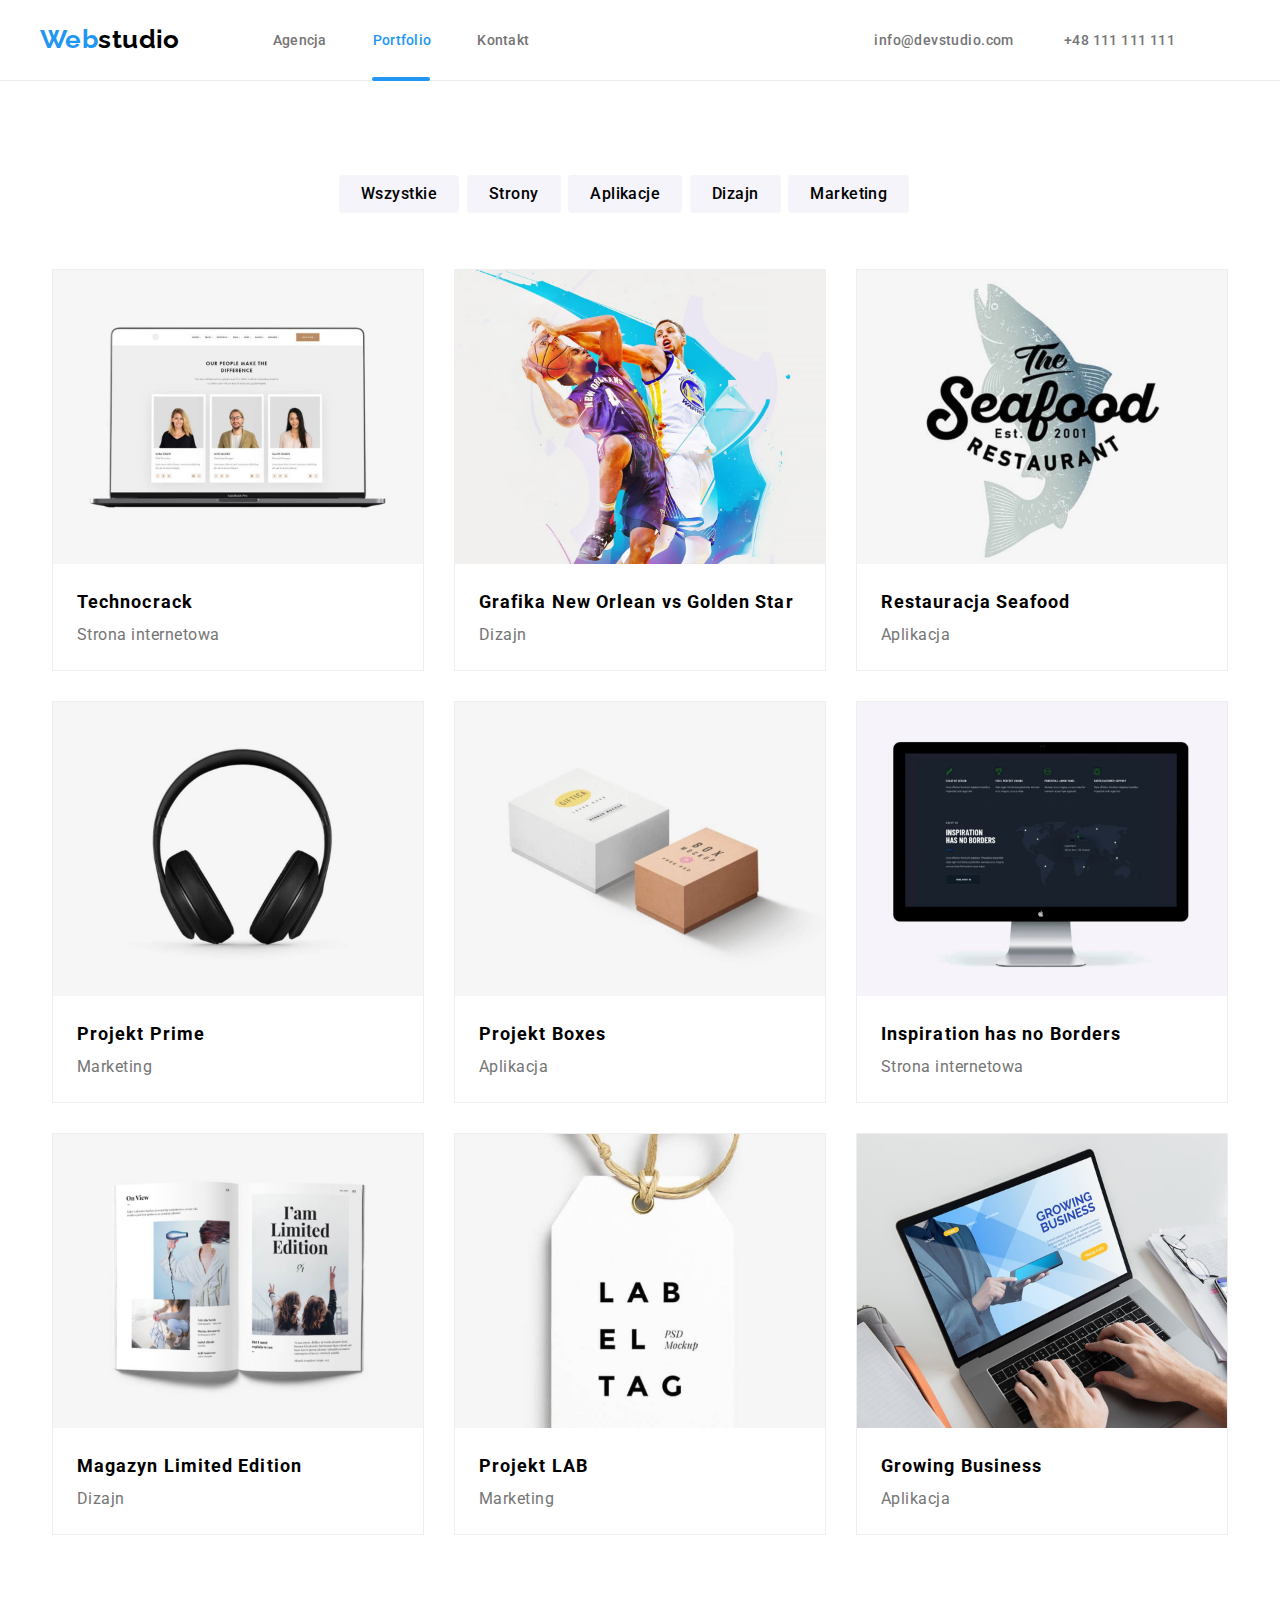
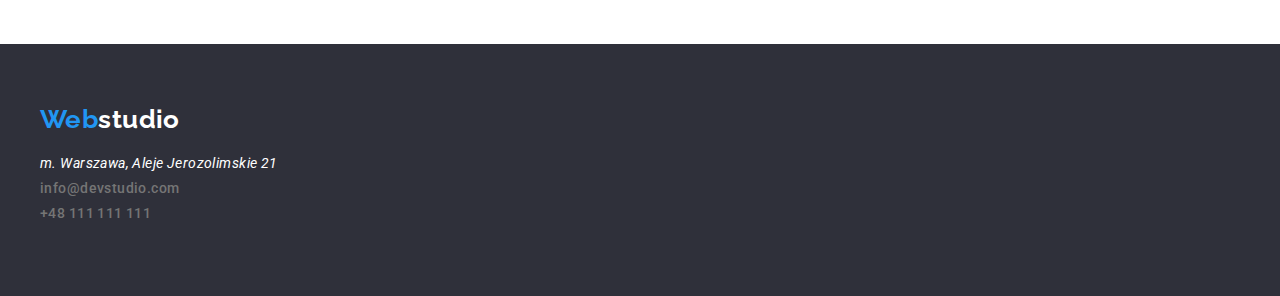
==== portfolio.html @ 5c3da80d "1" ====
<!DOCTYPE html>
<html lang="pl">
  <head>
    <meta charset="UTF-8" />
    <meta name="viewport" content="widht=device-width, initial-scale=1.0" />
    <title>Home Work 5 PORTFOLIO</title>
    <link href="css/style.css" rel="stylesheet" />
    <link rel="preconnect" href="https://fonts.googleapis.com" />
    <link rel="preconnect" href="https://fonts.gstatic.com" crossorigin />
    <link
      href="https://fonts.googleapis.com/css2?family=Raleway:wght@700&family=Roboto:ital,wght@0,400;0,500;0,900;1,700&display=swap"
      rel="stylesheet"
    />
    <link
      rel="stylesheet"
      href="https://github.com/sindresorhus/modern-normalize/blob/0c3cb3a7dcf0fb4242a8736127a1d717b704c360/modern-normalize.css"
    />
  </head>
  <body>
    <header class="header">
      <div class="container">
        <nav class="menu">
          <a href="index.html" class="logo"><span class="colorweb">Web</span>studio</a>
          <ul class="nav-list">
            <li><a href="index.html" class="link-default agency">Agencja</a></li>
            <li><a href="./portfolio.html" class="link-portfolio decor portfolio">Portfolio</a></li>
            <li><a href="index.html" class="link-default contact">Kontakt</a></li>
          </ul>
          <div class="menu">
            <a href="mailto:nfo@devstudio.com" class="link-2 email">info@devstudio.com</a>
            <a href="tel:+48111111111" class="link-2 tel">+48 111 111 111</a>
          </div>
        </nav>
      </div>
    </header>
    <section class="section container">
      <div class="buttonportfolio-set button-set">
        <main>
          <button class="buttonportfolio">
            <span>Wszystkie</span>
          </button>
          <button class="buttonportfolio">
            <span>Strony</span>
          </button>
          <button class="buttonportfolio">
            <span>Aplikacje</span>
          </button>
          <button class="buttonportfolio">
            <span>Dizajn</span>
          </button>
          <button class="buttonportfolio">
            <span>Marketing</span>
          </button>
        </main>
      </div>

      <ul class="card-portfolio container">
        <li class="item-portfolio-left">
          <div class="box img-tech">
            <div class="overlay">
              <p>
                Technocrack jest popularną platformą wykorzystywaną do rozpowszechniania
                koronawirusa. Firmy wykorzystują tę platformę do celów szpiegowskich i ataków na
                niezabezpieczone serwery konkurencji
              </p>
            </div>
          </div>
          <p class="text-picture">Technocrack</p>
          <p class="font2">Strona internetowa</p>
        </li>

        <li class="item-portfolio-center">
          <div class="box img-diz">
            <div class="overlay">
              <p>
                Technocrack jest popularną platformą wykorzystywaną do rozpowszechniania
                koronawirusa. Firmy wykorzystują tę platformę do celów szpiegowskich i ataków na
                niezabezpieczone serwery konkurencji
              </p>
            </div>
          </div>
          <p class="text-picture">Grafika New Orlean vs Golden Star</p>
          <p class="font2">Dizajn</p>
        </li>
        <li class="item-portfolio-right">
          <div class="box img-ap">
            <div class="overlay">
              <p>
                Technocrack jest popularną platformą wykorzystywaną do rozpowszechniania
                koronawirusa. Firmy wykorzystują tę platformę do celów szpiegowskich i ataków na
                niezabezpieczone serwery konkurencji
              </p>
            </div>
          </div>
          <p class="text-picture">Restauracja Seafood</p>
          <p class="font2">Aplikacja</p>
        </li>
      </ul>
      <ul class="card-portfolio">
        <li class="item-portfolio-left">
          <div class="box img-prime">
            <div class="overlay">
              <p>
                Technocrack jest popularną platformą wykorzystywaną do rozpowszechniania
                koronawirusa. Firmy wykorzystują tę platformę do celów szpiegowskich i ataków na
                niezabezpieczone serwery konkurencji
              </p>
            </div>
          </div>
          <p class="text-picture">Projekt Prime</p>
          <p class="font2">Marketing</p>
        </li>
        <li class="item-portfolio-center">
          <div class="box img-pro">
            <div class="overlay">
              <p>
                Technocrack jest popularną platformą wykorzystywaną do rozpowszechniania
                koronawirusa. Firmy wykorzystują tę platformę do celów szpiegowskich i ataków na
                niezabezpieczone serwery konkurencji
              </p>
            </div>
          </div>
          <p class="text-picture">Projekt Boxes</p>
          <p class="font2">Aplikacja</p>
        </li>
        <li class="item-portfolio-right">
          <div class="box img-insp">
            <div class="overlay">
              <p>
                Technocrack jest popularną platformą wykorzystywaną do rozpowszechniania
                koronawirusa. Firmy wykorzystują tę platformę do celów szpiegowskich i ataków na
                niezabezpieczone serwery konkurencji
              </p>
            </div>
          </div>
          <p class="text-picture">Inspiration has no Borders</p>
          <p class="font2">Strona internetowa</p>
        </li>
      </ul>

      <ul class="card-portfolio">
        <li class="item-portfolio-left">
          <div class="box img-mag">
            <div class="overlay">
              <p>
                Technocrack jest popularną platformą wykorzystywaną do rozpowszechniania
                koronawirusa. Firmy wykorzystują tę platformę do celów szpiegowskich i ataków na
                niezabezpieczone serwery konkurencji
              </p>
            </div>
          </div>
          <p class="text-picture">Magazyn Limited Edition</p>
          <p class="font2">Dizajn</p>
        </li>
        <li class="item-portfolio-center">
          <div class="box img-lab">
            <div class="overlay">
              <p>
                Technocrack jest popularną platformą wykorzystywaną do rozpowszechniania
                koronawirusa. Firmy wykorzystują tę platformę do celów szpiegowskich i ataków na
                niezabezpieczone serwery konkurencji
              </p>
            </div>
          </div>
          <p class="text-picture">Projekt LAB</p>
          <p class="font2">Marketing</p>
        </li>
        <li class="item-portfolio-right">
          <div class="box img-gro">
            <div class="overlay">
              <p>
                Technocrack jest popularną platformą wykorzystywaną do rozpowszechniania
                koronawirusa. Firmy wykorzystują tę platformę do celów szpiegowskich i ataków na
                niezabezpieczone serwery konkurencji
              </p>
            </div>
          </div>
          <p class="text-picture">Growing Business</p>
          <p class="font2">Aplikacja</p>
        </li>
      </ul>
    </section>
    <footer class="section-footer">
      <div class="container">
        <ul class="position-ul-footer">
          <li>
            <a href="index.html" class="logo-footer"><span class="colorweb">Web</span>studio </a>
          </li>
          <li class="address-position"><address>m. Warszawa, Aleje Jerozolimskie 21</address></li>
          <li class="address-email">
            <a href="mailto:nfo@devstudio.com" class="nodecor link-2">info@devstudio.com</a>
          </li>
          <li class="address-email">
            <a href="tel:+48111111111" class="nodecor link-2">+48 111 111 111</a>
          </li>
        </ul>
      </div>
    </footer>
  </body>
</html>
---- css/style.css ----
:root {
  --blackhawk: #000000;
  --blackho: #212121;
  --kamikaze: #2196f3;
  --grayhey: #757575;
  --whitehihi: #ffffff;
  --shark: #2f303a;
  --buttonwhite: #f5f4fa;
  --gray-background: #e5e5e5;
  --whatitis: #f5f4fa;
  --border: #eeeeee;
  --border-header: #ececec;
  --social: #afb1b8;
}

body {
  font-family: 'Roboto', 'Raleway', sans-serif;
  color: var(--grayhey);
  font-size: 14px;
  letter-spacing: 0.03em;
}

* {
  margin: 0;
  padding: 0;
}

.container {
  width: 1200px;
  margin: 0 auto;
}

h1 {
  font-weight: 900;
  font-size: 44px;
  line-height: 60px;
  letter-spacing: 0.06em;
}

h3 {
  color: var(--blackho);
  font-weight: 700;
  font-size: 36px;
  text-align: center;
  margin-bottom: 50px;
}

li {
  list-style-type: none;
}

.header {
  align-items: center;
  width: 100%;
  height: 80px;
  justify-content: center;
  background: var(--whitehihi);
  border-bottom: 1px solid var(--border-header);
}

.webstudio {
  margin-top: 24px;
  margin-bottom: 25px;
  margin-top: 24px;
}

.position-h3-2 {
  padding-top: 94px;
  padding-bottom: 50px;
  background-color: var(--whatitis);
}

.container2 {
  padding-top: 200px;
  text-align: center;
}

.gray-box {
  width: 1600px;
  height: 600px;
  border-radius: 0px;
  background-color: var(--shark);
  color: var(--whitehihi);
}

.button {
  width: 200px;
  height: 50px;
  color: var(--whitehihi);
  font-weight: 700;
  font-family: Roboto;
  font-size: 16px;
  letter-spacing: 0.06em;
  text-align: center;
  border: none;
  background: var(--kamikaze);
  box-shadow: 0px 4px 4px rgba(0, 0, 0, 0.15);
  border-radius: 4px;
  cursor: pointer;
  border: none;
  border-style: none;
}

.position-button {
  padding-top: 30px;
  padding-left: 700px;
  padding-right: 700px;
}

.link-agency {
  color: var(--blackhaw);
  font-weight: 500;
}

.link-default {
  color: var(--blackhaw);
  font-weight: 500;
}

.link-agency::after {
  content: '';
  display: block;
  width: 53px;
  height: 4px;
  left: 93px;
  top: 47px;
  background: #2196f3;
  border-radius: 2px;
  position: absolute;
}

.link-portfolio::after {
  content: '';
  display: block;
  width: 58px;
  height: 4px;
  left: 192px;
  top: 45px;
  background: #2196f3;
  border-radius: 2px;
  position: absolute;
}

.link-2 {
  color: var(--grayhey);
  font-weight: 500;
}

.link-2:hover {
  color: var(--kamikaze);
  transition: 0.5s;
}

.link-2:hover,
.link-2:focus,
.link:focus,
.link:hover,
.fill:hover {
  color: var(--kamikaze);
  transition: 0.5s;
}

a {
  text-decoration: none;
}

.decor {
  color: var(--kamikaze);
}

.logo {
  font-family: 'Raleway';
  font-style: normal;
  font-weight: 700;
  font-size: 26px;
  line-height: 1.193;
  text-decoration: none;
  color: var(--blackhawk);
}

.logo-footer {
  font-family: 'Raleway';
  font-style: normal;
  font-weight: 700;
  font-size: 26px;
  line-height: 1.193;
  text-decoration: none;
  color: var(--whitehihi);
}

.section-footer {
  background-color: var(--shark);
  color: var(--whitehihi);
  height: 252px;
}

.position-li {
  width: 200px;
  height: 100px;
}

.position-lorem {
  padding-top: 10px;
  width: 270px;
  height: 75px;
  line-height: 24px;
  color: var(--grayhey);
}

.lorem-ipsum {
  font-weight: 700;
  line-height: 16px;
  letter-spacing: 0.03em;
  text-align: left;
  color: var(--blackho);
}

.colorweb {
  color: var(--kamikaze);
}

.buttonportfolio {
  padding: 6px 22px;
  margin-left: 4px;
  background: var(--buttonwhite);
  cursor: pointer;
  font-family: Roboto;
  font-size: 16px;
  font-weight: 500;
  line-height: 26px;
  letter-spacing: 0.03em;
  text-align: center;
  border-radius: 4px;
  border: none;
}

.buttonportfolio-set {
  margin-left: 295px;
  margin-right: 318px;
  margin-bottom: 41px;
}
.buttonportfolio:hover {
  background-color: var(--kamikaze);
  color: var(--buttonwhite);
  transition: 0.5s;
}

.text-picture {
  font-family: 'Roboto';
  font-style: normal;
  font-weight: 500;
  font-size: 16px;
  line-height: 19px;
  color: var(--blackhawk);
  margin-left: 24px;
  margin-top: 20px;
  margin-right: 24px;
}

p[class='text-picture'] {
  font-family: Roboto;
  font-size: 18px;
  font-weight: 700;
  line-height: 36px;
  letter-spacing: 0.06em;
  text-align: left;
}

.font2 {
  font-family: Roboto;
  font-size: 16px;
  font-weight: 400;
  line-height: 30px;
  letter-spacing: 0.03em;
  text-align: left;
  margin-left: 24px;
  margin-right: 24px;
  margin-bottom: 20px;
}

.four-boxes {
  background-color: var(--whitehihi);
  padding-top: 80px;
}

.location-lorem-ipsum {
  display: flex;
  list-style: none;
}

.location-what-we-do {
  display: flex;
  list-style: none;
  background-color: var(--whitehihi);
}

.location-our-team {
  display: flex;
  background-color: var(--whatitis);
}

.background {
  background-color: var(--whatitis);
}

.margin-lorem-ipsum {
  margin: 15px;
  position: relative;
}

.photo-box {
  margin: 15px;
  background: var(--whitehihi);
  box-shadow: 0px 1px 3px rgba(0, 0, 0, 0.12), 0px 1px 1px rgba(0, 0, 0, 0.14),
    0px 2px 1px rgba(0, 0, 0, 0.2);
  border-radius: 0px 0px 4px 4px;
}

.positon-text-photo {
  text-align: center;
  background-color: var(--whitehihi);
  padding-top: 30px;
  padding-bottom: 30px;
}

.position-ul-footer {
  padding-top: 60px;
}

.address-position {
  padding-top: 20px;
}

.address-email {
  padding-top: 9px;
}

.no-activ {
  color: var(--blackho);
}

.card-portfolio {
  display: flex;
  list-style: none;
  justify-content: center;
}

.item-portfolio-left {
  margin-right: 15px;
  margin-top: 15px;
  margin-bottom: 15px;
  border: 1px solid var(--border);
}

.item-portfolio-right {
  margin-left: 15px;
  margin-top: 15px;
  margin-bottom: 15px;
  border: 1px solid var(--border);
}

.item-portfolio-center {
  margin: 15px;
  border: 1px solid var(--border);
}
.section {
  padding: 94px 0;
}

.header {
  display: flex;
}

.nav-list {
  display: flex;
  position: relative;
  font-size: 14px;
  font-weight: 500;
  line-height: 16px;
  letter-spacing: 0.02em;
}

.menu {
  display: flex;
  align-items: center;
}

.agency {
  margin-left: 93px;
}

.portfolio,
.contact {
  padding-left: 46px;
}

.email {
  padding-left: 345px;
}

.tel {
  padding-left: 50px;
}

.icon-header {
  display: flex;
  align-items: center;
  justify-content: center;
}

.icon-header-spacing {
  margin-right: 10px;
}

.fill {
  fill: var(--grayhey);
}

.fill-social {
  fill: var(--whitehihi);
}

.fill:hover,
.fill-social:hover {
  fill: var(--kamikaze);
  transition: 0.5s;
}

.four-boxes-lorem-ipsum {
  padding-top: 30px;
}

.social {
  margin-top: 16px;
  margin-right: 5px;
  margin-left: 5px;
}

.foto-graybox {
  background-image: url('../images/img.png');
}

.border-box {
  width: 170px;
  height: 92px;
  border: 1px solid var(--social);
  border-radius: 4px;
  margin-left: 15px;
  margin-right: 15px;
}
.border-box:hover {
  border-color: var(--kamikaze);
  transition: 0.5s;
}

.box-social {
  width: 44px;
  height: 44px;
  border-radius: 50%;
  fill: var(--social);
}

.box-socials {
  display: flex;
  justify-content: center;
  align-items: center;
  gap: 10px;
  margin-bottom: 30px;
}

.box-social:hover {
  background-color: var(--kamikaze);
  fill: var(--whitehihi);
  cursor: pointer;
  transition: 0.5s;
}

.location-social-footer {
  display: flex;
  list-style: none;
}

.location-join-us {
  margin-top: 75px;
  margin-left: 70px;
}

.join-us {
  font-family: Roboto;
  font-size: 14px;
  font-weight: 700;
  line-height: 16px;
  letter-spacing: 0.03em;
  text-align: left;
  margin-bottom: 20px;
}

.background-social-icon {
  background: rgba(255, 255, 255, 0.1);
  margin-left: 5px;
  margin-right: 5px;
}

.background-social-none-left {
  background: rgba(255, 255, 255, 0.1);
  margin-right: 5px;
}

.italics {
  font-style: normal;
  font-size: 14px;
  line-height: 24px;
  letter-spacing: 0.03em;
}

.thumb-hat-we-do {
  display: flex;
  justify-content: center;
  margin: auto;
}

.box-label {
  position: absolute;
  height: 70px;
  width: 370px;
  margin-top: 224px;
  background: rgba(47, 48, 58, 0.8);
}

.label {
  position: absolute;
  font-weight: 700;
  font-size: 14px;
  line-height: 1.142857143;
  text-align: center;
  letter-spacing: 0.03em;
  text-transform: uppercase;
  padding: 27px 0px;
  bottom: 0;
  width: 100%;
  background: rgba(47, 48, 58, 0.8);
  color: var(--whitehihi);
}

.box {
  background-size: contain;
  width: 370px;
  height: 294px;
  margin-left: auto;
  margin-right: auto;
  overflow: hidden;
}

.img-tech {
  background-image: url('../images/portfolio_img9.jpg');
}

.img-diz {
  background-image: url('../images/portfolio_img1.jpg');
}

.img-ap {
  background-image: url('../images/portfolio_img2.jpg');
}

.img-prime {
  background-image: url('../images/portfolio_img3.jpg');
}

.img-pro {
  background-image: url('../images/portfolio_img4.jpg');
}

.img-insp {
  background-image: url('../images/portfolio_img5.jpg');
}

.img-mag {
  background-image: url('../images/portfolio_img6.jpg');
}

.img-lab {
  background-image: url('../images/portfolio_img7.jpg');
}

.img-gro {
  background-image: url('../images/portfolio_img8.jpg');
}
.overlay {
  width: 100%;
  height: 100%;
  transform: translatey(100%);
  transition: cubic-bezier(0.4, 0, 0.2, 1) 250ms;
  background: rgba(33, 150, 243, 0.9);
}

.overlay p {
  color: var(--whitehihi);
  padding-left: 24px;
  padding-top: 49px;
  padding-right: 46px;
  padding-bottom: 49px;
  font-family: Roboto;
  font-size: 18px;
  font-weight: 400;
  line-height: 28px;
  letter-spacing: 0.03em;
  text-align: left;
}

.item-portfolio-center:hover,
.item-portfolio-left:hover,
.item-portfolio-right:hover {
  border: 1px solid #eeeeee;
  box-shadow: 0px 1px 1px rgba(0, 0, 0, 0.12), 0px 4px 4px rgba(0, 0, 0, 0.06),
    1px 4px 6px rgba(0, 0, 0, 0.16);
}

.box:hover .overlay {
  transform: translate(0);
}

.backdrop {
  position: fixed;
  left: 0;
  top: 0;
  width: 100%;
  height: 100%;
  background: rgba(0, 0, 0, 0.3);
  transition: linear 500ms;
}

.modal {
  position: absolute;
  height: 528px;
  width: 581px;
  border-radius: 4px;
  background-color: var(--whitehihi);
  top: 50%;
  left: 50%;
  transform: translate(-50%, -50%);
  box-shadow: 0px 1px 3px rgba(0, 0, 0, 0.12), 0px 1px 1px rgba(0, 0, 0, 0.14),
    0px 2px 1px rgba(0, 0, 0, 0.2);
}

.close {
  position: absolute;
  width: 30px;
  height: 30px;
  background: #ffffff;
  border: var(--whitehihi);
  right: 8px;
  top: 8px;
  cursor: pointer;
}

.is-hidden {
  opacity: 0;
  visibility: hidden;
  pointer-events: none;
  transition: linear 500ms;
}
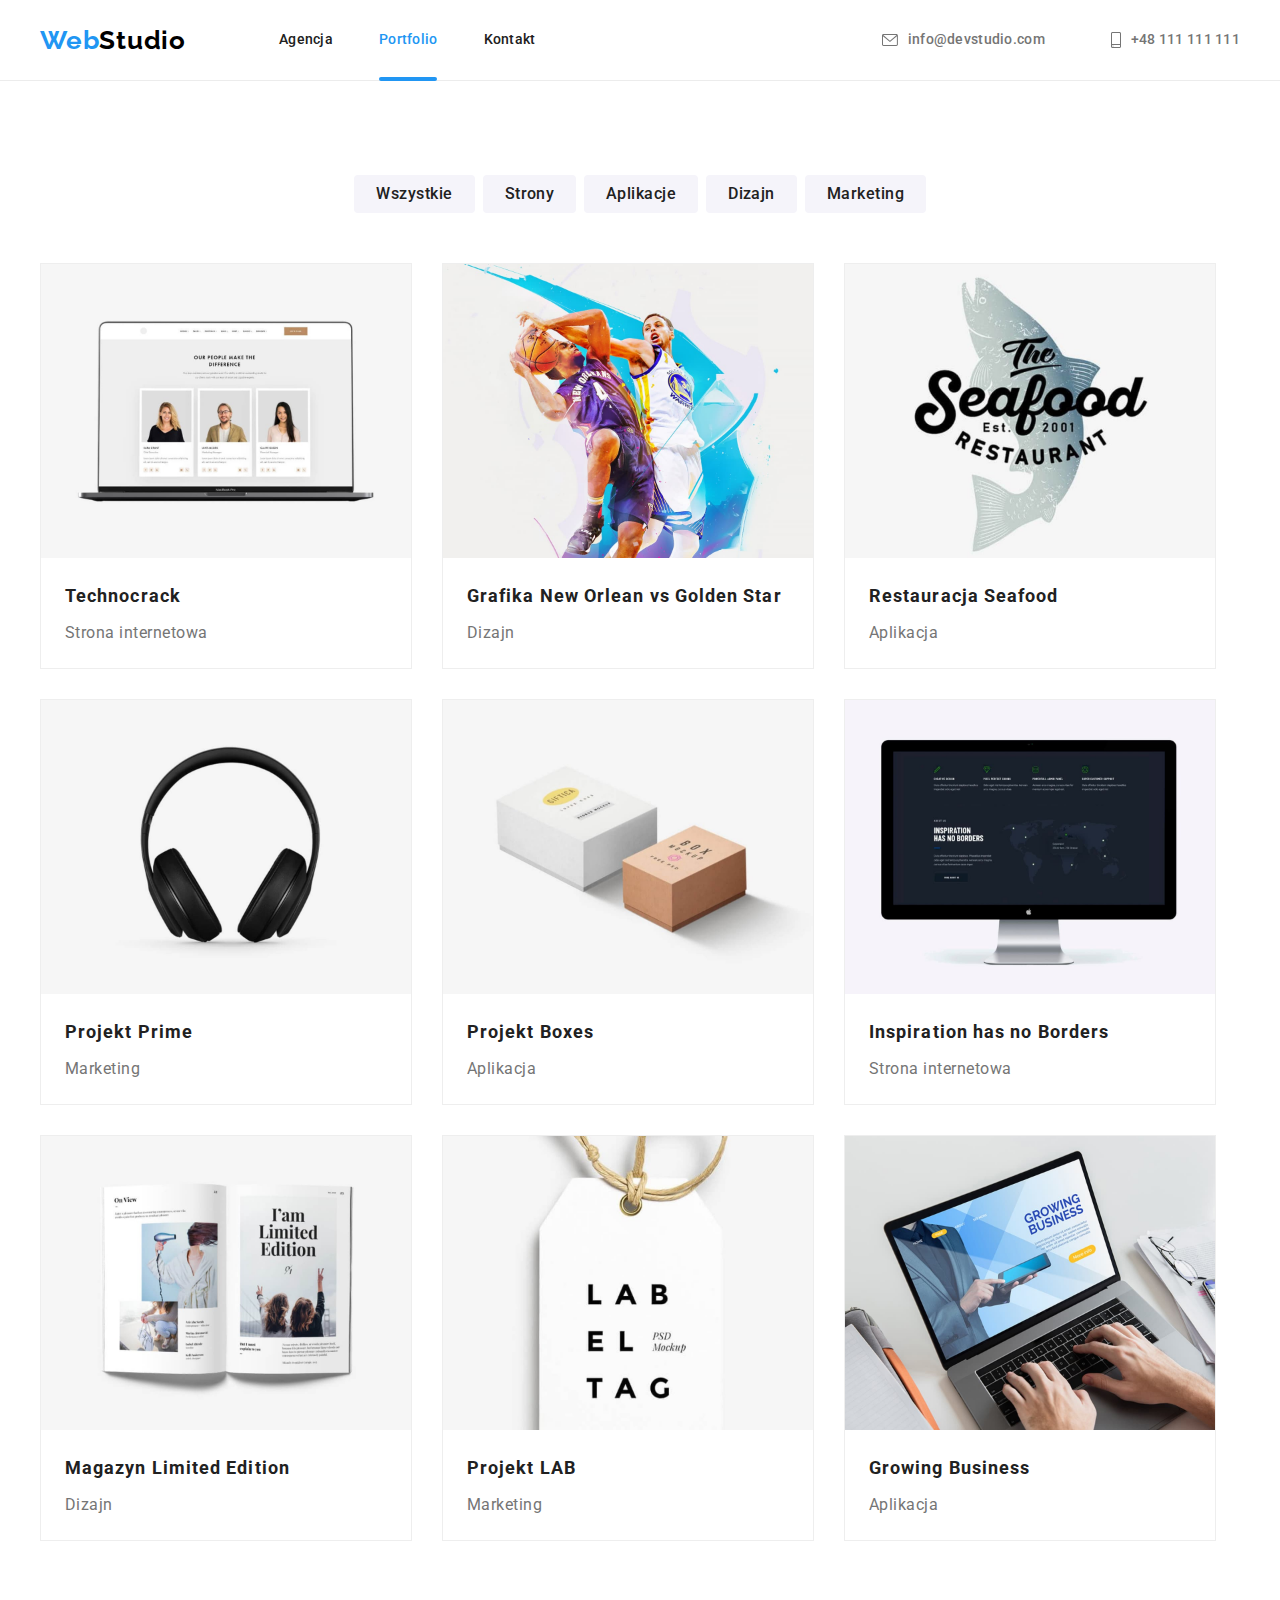
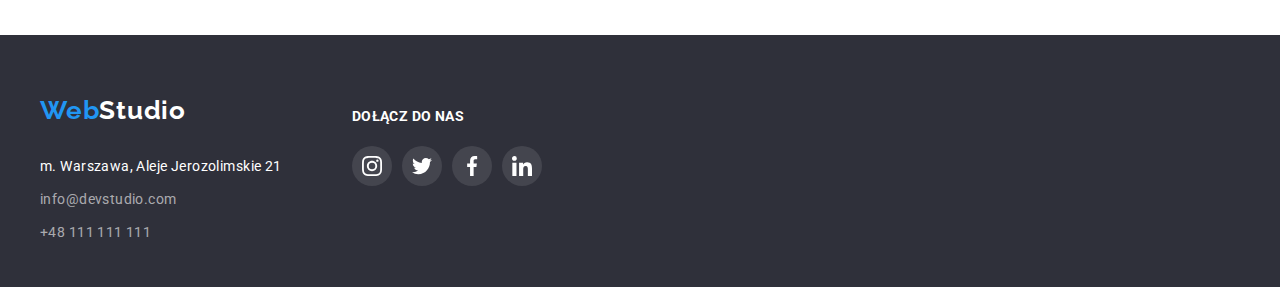
==== commit 077a8dca: "1" ====
--- a/portfolio.html
+++ b/portfolio.html
@@ -3,197 +3,279 @@
   <head>
     <meta charset="UTF-8" />
     <meta name="viewport" content="widht=device-width, initial-scale=1.0" />
-    <title>Home Work 5 PORTFOLIO</title>
-    <link href="css/style.css" rel="stylesheet" />
+    <title>Studio</title>
+    <link rel="stylesheet" href="./css/modern-normalize.css" />
+    <link rel="stylesheet" href="./css/styles.css" />
     <link rel="preconnect" href="https://fonts.googleapis.com" />
     <link rel="preconnect" href="https://fonts.gstatic.com" crossorigin />
     <link
       href="https://fonts.googleapis.com/css2?family=Raleway:wght@700&family=Roboto:ital,wght@0,400;0,500;0,900;1,700&display=swap"
       rel="stylesheet"
     />
-    <link
-      rel="stylesheet"
-      href="https://github.com/sindresorhus/modern-normalize/blob/0c3cb3a7dcf0fb4242a8736127a1d717b704c360/modern-normalize.css"
-    />
   </head>
   <body>
-    <header class="header">
-      <div class="container">
-        <nav class="menu">
-          <a href="index.html" class="logo"><span class="colorweb">Web</span>studio</a>
-          <ul class="nav-list">
-            <li><a href="index.html" class="link-default agency">Agencja</a></li>
-            <li><a href="./portfolio.html" class="link-portfolio decor portfolio">Portfolio</a></li>
-            <li><a href="index.html" class="link-default contact">Kontakt</a></li>
+    <!--  -->
+    <!-- H E A D E R -->
+    <!--  -->
+    <header class="border-bottom">
+      <div class="container flex">
+        <div class="header--center">
+          <a href="index.html" class="logo"><span class="logo--color">Web</span>Studio</a>
+          <nav class="header--center">
+            <ul class="menu">
+              <li>
+                <a href="index.html" class="menu__item">Agencja </a>
+              </li>
+              <li>
+                <a href="portfolio.html" class="menu__item menu__item--active blue-line-portfolio"
+                  >Portfolio</a
+                >
+              </li>
+              <li><a href="/" class="menu__item">Kontakt</a></li>
+            </ul>
+          </nav>
+        </div>
+        <div>
+          <ul class="menu flex menu--gap">
+            <li>
+              <a href="mailto:info@devstudio.com" class="menu__contact menu--color">
+                <svg class="svg">
+                  <use href="./images/icons.svg#icon-envelope"></use>
+                </svg>
+                <span>info@devstudio.com</span>
+              </a>
+            </li>
+            <li>
+              <a
+                href="tel:+48111111111"
+                class="menu__contact menu__contact--padding-tel menu--color"
+              >
+                <svg class="svg2">
+                  <use href="./images/icons.svg#icon-smartphone"></use>
+                </svg>
+                <span>+48 111 111 111</span>
+              </a>
+            </li>
           </ul>
-          <div class="menu">
-            <a href="mailto:nfo@devstudio.com" class="link-2 email">info@devstudio.com</a>
-            <a href="tel:+48111111111" class="link-2 tel">+48 111 111 111</a>
-          </div>
-        </nav>
+        </div>
       </div>
     </header>
-    <section class="section container">
-      <div class="buttonportfolio-set button-set">
-        <main>
-          <button class="buttonportfolio">
-            <span>Wszystkie</span>
-          </button>
-          <button class="buttonportfolio">
-            <span>Strony</span>
-          </button>
-          <button class="buttonportfolio">
-            <span>Aplikacje</span>
-          </button>
-          <button class="buttonportfolio">
-            <span>Dizajn</span>
-          </button>
-          <button class="buttonportfolio">
-            <span>Marketing</span>
-          </button>
-        </main>
-      </div>
-
-      <ul class="card-portfolio container">
-        <li class="item-portfolio-left">
-          <div class="box img-tech">
-            <div class="overlay">
-              <p>
-                Technocrack jest popularną platformą wykorzystywaną do rozpowszechniania
-                koronawirusa. Firmy wykorzystują tę platformę do celów szpiegowskich i ataków na
-                niezabezpieczone serwery konkurencji
-              </p>
+    <main>
+      <!--  -->
+      <!-- B U T T O N S  -->
+      <!--  -->
+      <section>
+        <ul class="button-grups">
+          <li class="btn">
+            <button type="button" class="btn__all btn--theme">Wszystkie</button>
+          </li>
+          <li class="btn">
+            <button type="button" class="btn__sites btn--theme">Strony</button>
+          </li>
+          <li class="btn">
+            <button type="button" class="btn__apps btn--theme">Aplikacje</button>
+          </li>
+          <li class="btn">
+            <button type="button" class="btn-design btn--theme">Dizajn</button>
+          </li>
+          <li class="btn">
+            <button type="button" class="btn-marketing btn--theme">Marketing</button>
+          </li>
+        </ul>
+      </section>
+      <!--  -->
+      <!-- P I C T U R E S  -->
+      <!--  -->
+      <section>
+        <div class="container">
+          <ul class="card-set">
+            <li class="pictures">
+              <div class="box img-tech">
+                <div class="overlay">
+                  <p>
+                    Technocrack jest popularną platformą wykorzystywaną do
+                    rozpowszechniania koronawirusa. Firmy wykorzystują tę platformę do
+                    celów szpiegowskich i ataków na niezabezpieczone serwery konkurencji
+                  </p>
+                </div>
+              </div>
+              <p class="pictures--heading">Technocrack</p>
+              <p class="pictrures--summary">Strona internetowa</p>
+            </li>
+
+            <li class="pictures">
+              <div class="box img-diz">
+                <div class="overlay">
+                  <p>
+                    Technocrack jest popularną platformą wykorzystywaną do
+                    rozpowszechniania koronawirusa. Firmy wykorzystują tę platformę do
+                    celów szpiegowskich i ataków na niezabezpieczone serwery konkurencji
+                  </p>
+                </div>
+              </div>
+              <p class="pictures--heading">Grafika New Orlean vs Golden Star</p>
+              <p class="pictrures--summary">Dizajn</p>
+            </li>
+            <li class="pictures">
+              <div class="box img-ap">
+                <div class="overlay">
+                  <p>
+                    Technocrack jest popularną platformą wykorzystywaną do
+                    rozpowszechniania koronawirusa. Firmy wykorzystują tę platformę do
+                    celów szpiegowskich i ataków na niezabezpieczone serwery konkurencji
+                  </p>
+                </div>
+              </div>
+              <p class="pictures--heading">Restauracja Seafood</p>
+              <p class="pictrures--summary">Aplikacja</p>
+            </li>
+            <li class="pictures">
+              <div class="box img-prime">
+                <div class="overlay">
+                  <p>
+                    Technocrack jest popularną platformą wykorzystywaną do
+                    rozpowszechniania koronawirusa. Firmy wykorzystują tę platformę do
+                    celów szpiegowskich i ataków na niezabezpieczone serwery konkurencji
+                  </p>
+                </div>
+              </div>
+              <p class="pictures--heading">Projekt Prime</p>
+              <p class="pictrures--summary">Marketing</p>
+            </li>
+            <li class="pictures">
+              <div class="box img-pro">
+                <div class="overlay">
+                  <p>
+                    Technocrack jest popularną platformą wykorzystywaną do
+                    rozpowszechniania koronawirusa. Firmy wykorzystują tę platformę do
+                    celów szpiegowskich i ataków na niezabezpieczone serwery konkurencji
+                  </p>
+                </div>
+              </div>
+              <p class="pictures--heading">Projekt Boxes</p>
+              <p class="pictrures--summary">Aplikacja</p>
+            </li>
+            <li class="pictures">
+              <div class="box img-insp">
+                <div class="overlay">
+                  <p>
+                    Technocrack jest popularną platformą wykorzystywaną do
+                    rozpowszechniania koronawirusa. Firmy wykorzystują tę platformę do
+                    celów szpiegowskich i ataków na niezabezpieczone serwery konkurencji
+                  </p>
+                </div>
+              </div>
+              <p class="pictures--heading">Inspiration has no Borders</p>
+              <p class="pictrures--summary">Strona internetowa</p>
+            </li>
+            <li class="pictures">
+              <div class="box img-mag">
+                <div class="overlay">
+                  <p>
+                    Technocrack jest popularną platformą wykorzystywaną do
+                    rozpowszechniania koronawirusa. Firmy wykorzystują tę platformę do
+                    celów szpiegowskich i ataków na niezabezpieczone serwery konkurencji
+                  </p>
+                </div>
+              </div>
+              <p class="pictures--heading">Magazyn Limited Edition</p>
+              <p class="pictrures--summary">Dizajn</p>
+            </li>
+            <li class="pictures">
+              <div class="box img-lab">
+                <div class="overlay">
+                  <p>
+                    Technocrack jest popularną platformą wykorzystywaną do
+                    rozpowszechniania koronawirusa. Firmy wykorzystują tę platformę do
+                    celów szpiegowskich i ataków na niezabezpieczone serwery konkurencji
+                  </p>
+                </div>
+              </div>
+              <p class="pictures--heading">Projekt LAB</p>
+              <p class="pictrures--summary">Marketing</p>
+            </li>
+            <li class="pictures">
+              <div class="box img-gro">
+                <div class="overlay">
+                  <p>
+                    Technocrack jest popularną platformą wykorzystywaną do
+                    rozpowszechniania koronawirusa. Firmy wykorzystują tę platformę do
+                    celów szpiegowskich i ataków na niezabezpieczone serwery konkurencji
+                  </p>
+                </div>
+              </div>
+              <p class="pictures--heading">Growing Business</p>
+              <p class="pictrures--summary">Aplikacja</p>
+            </li>
+          </ul>
+        </div>
+      </section>
+    </main>
+    <!--  -->
+    <!-- F O O T E R  -->
+    <!--  -->
+    <footer>
+      <div class="footer--background">
+        <div class="container">
+          <div class="footer-flex">
+            <div>
+              <div>
+                <a href="index.html" class="logo logo--flex">
+                  <span class="logo--color">Web</span>
+                  <span class="logo--color-footer">Studio</span>
+                </a>
+              </div>
+
+              <address>
+                <ul class="address">
+                  <li class="address__item address__item--color">
+                    m. Warszawa, Aleje Jerozolimskie 21
+                  </li>
+                  <li class="address__item">
+                    <a href="mailto:nfo@devstudio.com" class="address__item--contact">
+                      info@devstudio.com
+                    </a>
+                  </li>
+                  <li class="address__item">
+                    <a href="tel:+48111111111" class="address__item--contact"
+                      >+48 111 111 111
+                    </a>
+                  </li>
+                </ul>
+              </address>
+            </div>
+            <div class="join-us-margin">
+              <div>
+                <span class="join-us">DOŁĄCZ DO NAS</span>
+                <div class="social-icon--footer">
+                  <div class="social-icon--circle--footer">
+                    <svg class="size-social-icon">
+                      <use href="./images/icons.svg#icon-insta"></use>
+                    </svg>
+                  </div>
+
+                  <div class="social-icon--circle--footer">
+                    <svg class="size-social-icon">
+                      <use href="./images/icons.svg#icon-tweet"></use>
+                    </svg>
+                  </div>
+
+                  <div class="social-icon--circle--footer">
+                    <svg class="size-social-icon">
+                      <use href="./images/icons.svg#icon-face"></use>
+                    </svg>
+                  </div>
+
+                  <div class="social-icon--circle--footer">
+                    <svg class="size-social-icon">
+                      <use href="./images/icons.svg#icon-linke"></use>
+                    </svg>
+                  </div>
+                </div>
+              </div>
             </div>
           </div>
-          <p class="text-picture">Technocrack</p>
-          <p class="font2">Strona internetowa</p>
-        </li>
-
-        <li class="item-portfolio-center">
-          <div class="box img-diz">
-            <div class="overlay">
-              <p>
-                Technocrack jest popularną platformą wykorzystywaną do rozpowszechniania
-                koronawirusa. Firmy wykorzystują tę platformę do celów szpiegowskich i ataków na
-                niezabezpieczone serwery konkurencji
-              </p>
-            </div>
-          </div>
-          <p class="text-picture">Grafika New Orlean vs Golden Star</p>
-          <p class="font2">Dizajn</p>
-        </li>
-        <li class="item-portfolio-right">
-          <div class="box img-ap">
-            <div class="overlay">
-              <p>
-                Technocrack jest popularną platformą wykorzystywaną do rozpowszechniania
-                koronawirusa. Firmy wykorzystują tę platformę do celów szpiegowskich i ataków na
-                niezabezpieczone serwery konkurencji
-              </p>
-            </div>
-          </div>
-          <p class="text-picture">Restauracja Seafood</p>
-          <p class="font2">Aplikacja</p>
-        </li>
-      </ul>
-      <ul class="card-portfolio">
-        <li class="item-portfolio-left">
-          <div class="box img-prime">
-            <div class="overlay">
-              <p>
-                Technocrack jest popularną platformą wykorzystywaną do rozpowszechniania
-                koronawirusa. Firmy wykorzystują tę platformę do celów szpiegowskich i ataków na
-                niezabezpieczone serwery konkurencji
-              </p>
-            </div>
-          </div>
-          <p class="text-picture">Projekt Prime</p>
-          <p class="font2">Marketing</p>
-        </li>
-        <li class="item-portfolio-center">
-          <div class="box img-pro">
-            <div class="overlay">
-              <p>
-                Technocrack jest popularną platformą wykorzystywaną do rozpowszechniania
-                koronawirusa. Firmy wykorzystują tę platformę do celów szpiegowskich i ataków na
-                niezabezpieczone serwery konkurencji
-              </p>
-            </div>
-          </div>
-          <p class="text-picture">Projekt Boxes</p>
-          <p class="font2">Aplikacja</p>
-        </li>
-        <li class="item-portfolio-right">
-          <div class="box img-insp">
-            <div class="overlay">
-              <p>
-                Technocrack jest popularną platformą wykorzystywaną do rozpowszechniania
-                koronawirusa. Firmy wykorzystują tę platformę do celów szpiegowskich i ataków na
-                niezabezpieczone serwery konkurencji
-              </p>
-            </div>
-          </div>
-          <p class="text-picture">Inspiration has no Borders</p>
-          <p class="font2">Strona internetowa</p>
-        </li>
-      </ul>
-
-      <ul class="card-portfolio">
-        <li class="item-portfolio-left">
-          <div class="box img-mag">
-            <div class="overlay">
-              <p>
-                Technocrack jest popularną platformą wykorzystywaną do rozpowszechniania
-                koronawirusa. Firmy wykorzystują tę platformę do celów szpiegowskich i ataków na
-                niezabezpieczone serwery konkurencji
-              </p>
-            </div>
-          </div>
-          <p class="text-picture">Magazyn Limited Edition</p>
-          <p class="font2">Dizajn</p>
-        </li>
-        <li class="item-portfolio-center">
-          <div class="box img-lab">
-            <div class="overlay">
-              <p>
-                Technocrack jest popularną platformą wykorzystywaną do rozpowszechniania
-                koronawirusa. Firmy wykorzystują tę platformę do celów szpiegowskich i ataków na
-                niezabezpieczone serwery konkurencji
-              </p>
-            </div>
-          </div>
-          <p class="text-picture">Projekt LAB</p>
-          <p class="font2">Marketing</p>
-        </li>
-        <li class="item-portfolio-right">
-          <div class="box img-gro">
-            <div class="overlay">
-              <p>
-                Technocrack jest popularną platformą wykorzystywaną do rozpowszechniania
-                koronawirusa. Firmy wykorzystują tę platformę do celów szpiegowskich i ataków na
-                niezabezpieczone serwery konkurencji
-              </p>
-            </div>
-          </div>
-          <p class="text-picture">Growing Business</p>
-          <p class="font2">Aplikacja</p>
-        </li>
-      </ul>
-    </section>
-    <footer class="section-footer">
-      <div class="container">
-        <ul class="position-ul-footer">
-          <li>
-            <a href="index.html" class="logo-footer"><span class="colorweb">Web</span>studio </a>
-          </li>
-          <li class="address-position"><address>m. Warszawa, Aleje Jerozolimskie 21</address></li>
-          <li class="address-email">
-            <a href="mailto:nfo@devstudio.com" class="nodecor link-2">info@devstudio.com</a>
-          </li>
-          <li class="address-email">
-            <a href="tel:+48111111111" class="nodecor link-2">+48 111 111 111</a>
-          </li>
-        </ul>
+        </div>
       </div>
     </footer>
   </body>
--- a/css/styles.css
+++ b/css/styles.css
@@ -0,0 +1,723 @@
+:root {
+  --white: #ffffff;
+  --black: #000000;
+  --black-second: #212121;
+  --gray-second: #2f303a;
+  --gray-footer: rgba(255, 255, 255, 0.6);
+  --gray: #757575;
+  --button-color: #f5f4fa;
+  --color-team: #f5f4fa;
+  --blue: #2196f3;
+}
+
+* {
+  padding: 0;
+  margin: 0;
+}
+
+h2 {
+  margin: 0;
+  margin-bottom: 50px;
+}
+
+h3 {
+  margin-top: 30px;
+  margin-bottom: 10px;
+}
+
+figure {
+  margin-block-start: 0;
+  margin-block-end: 0;
+  margin-inline-start: 0;
+  margin-inline-end: 0;
+}
+
+ul {
+  margin-block-start: 0;
+  margin-block-end: 0;
+  margin-inline-start: 0;
+  margin-inline-end: 0;
+  padding-inline-start: 0;
+}
+
+.svg {
+  width: 16px;
+  height: 12px;
+  margin-right: 10px;
+  fill: var(--gray);
+}
+
+.svg2 {
+  width: 10px;
+  height: 16px;
+  margin-right: 10px;
+  fill: var(--gray);
+}
+
+.menu--color:hover svg {
+  fill: var(--blue);
+  color: var(--blue);
+}
+
+.flex {
+  display: flex;
+  height: 80px;
+  align-items: center;
+  justify-content: space-between;
+}
+
+.container {
+  width: 1200px;
+  margin: 0 auto;
+  position: relative;
+  z-index: 1;
+}
+
+.header--center {
+  display: flex;
+  align-items: center;
+}
+
+.border-bottom {
+  border-bottom: 1px solid #ececec;
+}
+
+body {
+  font-family: 'Roboto';
+  font-style: normal;
+  letter-spacing: 0.03em;
+  color: var(--gray);
+}
+
+.section--padding-top {
+  padding-top: 94px;
+}
+
+.section--padding-bottom {
+  padding-bottom: 94px;
+}
+
+.article,
+.heading__image,
+.our-team__person,
+.address,
+.btn,
+.pictures {
+  list-style: none;
+}
+
+.logo {
+  text-decoration: none;
+  font-family: 'Raleway';
+  font-size: 26px;
+  line-height: 1.19;
+  font-weight: 700;
+  letter-spacing: 0.03em;
+  color: var(--black);
+  padding-right: 47px;
+}
+
+.logo--color {
+  color: var(--blue);
+}
+
+.menu {
+  display: flex;
+  list-style: none;
+  font-weight: 500;
+  font-size: 14px;
+  line-height: 1.14;
+  letter-spacing: 0.02em;
+}
+
+.menu--gap {
+  gap: 16px;
+}
+
+.right {
+  display: flex;
+  justify-content: flex-end;
+  align-content: center;
+}
+.menu__item {
+  margin-left: 46px;
+  text-decoration: none;
+  list-style: none;
+  color: var(--black-second);
+}
+
+.menu__item--active {
+  color: var(--blue);
+}
+
+.blue-line-agency::after {
+  content: '';
+  display: block;
+  width: 53px;
+  height: 4px;
+  margin-left: 46px;
+  margin-top: 29px;
+  background: #2196f3;
+  border-radius: 2px;
+  position: absolute;
+}
+
+.blue-line-portfolio::after {
+  content: '';
+  display: block;
+  width: 58px;
+  height: 4px;
+  margin-left: 46px;
+  margin-top: 29px;
+  background: #2196f3;
+  border-radius: 2px;
+  position: absolute;
+}
+
+.menu__contact {
+  text-decoration: none;
+  list-style: none;
+  color: var(--gray);
+  display: flex;
+  align-items: center;
+}
+
+.menu__contact--padding-tel {
+  margin-left: 50px;
+}
+
+.menu__item:hover,
+.menu__item:focus,
+.menu__contact:hover,
+.menu__contact:focus {
+  color: var(--blue);
+}
+
+.wallpaper {
+  background: var(--gray-second);
+  text-align: center;
+  height: 600px;
+}
+
+.image {
+  background-image: url('../images/img.png');
+  background-position: center;
+  background-repeat: no-repeat;
+  height: 600px;
+  max-width: 1600px;
+  margin: 0 auto;
+  position: relative;
+}
+
+.wallpaper__heading {
+  font-size: 44px;
+  font-weight: 900;
+  line-height: 1.36;
+  letter-spacing: 0.06em;
+  color: var(--white);
+  text-align: center;
+  padding-top: 200px;
+  padding-bottom: 30px;
+}
+
+.image::after {
+  content: '';
+  width: 100%;
+  height: 600px;
+  background: rgba(47, 48, 58, 0.4);
+  display: flex;
+  position: absolute;
+  top: 0;
+}
+
+.button__item {
+  background: var(--blue);
+  box-shadow: 0px 4px 4px rgba(0, 0, 0, 0.15);
+  border-radius: 4px;
+  cursor: pointer;
+  height: 50px;
+  width: 200px;
+  left: 700px;
+  font-size: 16px;
+  font-weight: 700;
+  line-height: 1.86;
+  letter-spacing: 0.06em;
+  color: var(--white);
+}
+
+.button__item:focus,
+.button__item:hover {
+  background: var(--button-color);
+  color: var(--blue);
+}
+
+.article--flex {
+  display: flex;
+  gap: 30px;
+}
+
+.size-group {
+  width: 270px;
+  height: 120px;
+}
+.article__heading {
+  font-size: 14px;
+  line-height: 1.14;
+  letter-spacing: 0.03em;
+  color: var(--black-second);
+}
+
+.article__summary {
+  font-size: 14px;
+  font-weight: 400;
+  line-height: 1.71;
+  letter-spacing: 0.03em;
+  color: var(--gray);
+}
+
+.heading {
+  font-size: 36px;
+  font-weight: 700;
+  line-height: 1.16;
+  letter-spacing: 0.03em;
+  color: var(--black-second);
+  text-align: center;
+}
+
+.images-flex {
+  display: flex;
+  justify-content: space-between;
+}
+
+.out-team--background {
+  background: var(--color-team);
+}
+
+.our-team {
+  font-size: 36px;
+  font-weight: 700;
+  line-height: 1.16;
+  letter-spacing: 0.03em;
+  color: var(--black-second);
+  text-align: center;
+}
+
+.our-team__border {
+  background: var(--white);
+  box-shadow: 0px 1px 3px rgba(0, 0, 0, 0.12), 0px 1px 1px rgba(0, 0, 0, 0.14),
+    0px 2px 1px rgba(0, 0, 0, 0.2);
+  border-radius: 0px 0px 4px 4px;
+  text-align: center;
+}
+
+.our-team__person {
+  gap: 30px;
+}
+.our-team__person--name {
+  font-weight: 500;
+  font-size: 16px;
+  line-height: 1.18;
+  letter-spacing: 0.03em;
+  color: var(--black-second);
+}
+
+.our-team__person--specialization {
+  color: var(--gray);
+  font-weight: 400;
+  margin-bottom: 16px;
+}
+.social-icon {
+  display: flex;
+  justify-content: center;
+  align-items: center;
+  gap: 10px;
+  margin-bottom: 30px;
+}
+
+.social-icon--circle {
+  display: flex;
+  align-items: center;
+  justify-content: center;
+  fill: #afb1b8;
+  border-radius: 50%;
+  width: 40px;
+  height: 40px;
+  background-color: var(--white);
+}
+
+.footer-color {
+  fill: var(--white);
+}
+
+.social-icon--circle:hover {
+  background-color: var(--blue);
+  cursor: pointer;
+  fill: var(--white);
+  transition: cubic-bezier(0.4, 0, 0.2, 1) 250ms;
+}
+.size-social-icon {
+  width: 20px;
+  height: 20px;
+}
+
+.our-clients {
+  display: flex;
+  align-items: center;
+  justify-content: space-between;
+  fill: #afb1b8;
+  gap: 30px;
+  margin-bottom: 94px;
+}
+
+.our-clients-border {
+  height: 92px;
+  width: 170px;
+  border: 1px solid #afb1b8;
+  border-radius: 4px;
+}
+
+.our-clients-border:hover,
+.our-clients-border:focus {
+  fill: var(--blue);
+  border-color: var(--blue);
+  transition: cubic-bezier(0.4, 0, 0.2, 1) 250ms;
+  cursor: pointer;
+}
+
+.social-icon--footer {
+  display: flex;
+  gap: 10px;
+  margin-top: 20px;
+}
+
+.social-icon--circle--footer {
+  display: flex;
+  align-items: center;
+  justify-content: center;
+  fill: var(--white);
+  border-radius: 50%;
+  width: 40px;
+  height: 40px;
+  background: rgba(255, 255, 255, 0.1);
+}
+
+.join-us-margin {
+  margin-top: 12px;
+}
+
+.join-us {
+  font-family: 'Roboto';
+  font-style: normal;
+  font-weight: 700;
+  font-size: 14px;
+  line-height: 16px;
+  letter-spacing: 0.03em;
+  text-transform: uppercase;
+  color: #ffffff;
+}
+
+.social-icon--circle--footer:hover {
+  fill: var(--white);
+  background: var(--blue);
+  transition: cubic-bezier(0.4, 0, 0.2, 1) 250ms;
+  cursor: pointer;
+}
+.footer-flex {
+  display: flex;
+  padding-top: 60px;
+  gap: 70px;
+}
+
+.footer--background {
+  background-color: var(--gray-second);
+  height: 252px;
+}
+
+.address--padding {
+  padding-top: 60px;
+}
+
+.logo--color-footer {
+  color: var(--white);
+}
+.logo--flex {
+  display: flex;
+}
+.address {
+  margin-top: 20px;
+}
+
+.address-footer {
+  margin-top: 60px;
+}
+
+.address__item {
+  font-size: 14px;
+  font-weight: 400;
+  line-height: 1.71;
+  letter-spacing: 0.03em;
+  color: var(--gray-footer);
+  font-style: normal;
+  padding-top: 9px;
+}
+
+.address__item--color {
+  color: var(--white);
+}
+.address__item--contact {
+  text-decoration: none;
+  color: var(--gray-footer);
+  font-style: normal;
+}
+
+.address__item:hover,
+.address__item:focus,
+.address__item--contact:hover,
+.address__item--contact:focus {
+  color: var(--white);
+}
+
+.button-grups {
+  display: flex;
+  justify-content: center;
+  gap: 8px;
+  margin-top: 94px;
+}
+
+.btn--theme {
+  border-radius: 4px;
+  background-color: var(--button-color);
+  color: var(--black-second);
+  font-size: 16px;
+  font-weight: 500;
+  line-height: 1.63;
+  letter-spacing: 0.03em;
+  text-align: center;
+  border: none;
+}
+
+.btn__all {
+  width: 121px;
+  height: 38px;
+}
+
+.btn__sites {
+  width: 93px;
+  height: 38px;
+}
+
+.btn__apps {
+  width: 114px;
+  height: 38px;
+}
+
+.btn-design {
+  width: 91px;
+  height: 38px;
+}
+.btn-marketing {
+  width: 121px;
+  height: 38px;
+}
+.btn__all:hover,
+.btn__all:focus,
+.btn__sites:hover,
+.btn__sites:focus,
+.btn__apps:hover,
+.btn__apps:focus,
+.btn-design:hover,
+.btn-design:focus,
+.btn-marketing:hover,
+.btn-marketing:focus {
+  background-color: var(--blue);
+  color: var(--white);
+  cursor: pointer;
+  box-shadow: 0px 3px 1px rgba(0, 0, 0, 0.1), 0px 1px 2px rgba(0, 0, 0, 0.08),
+    0px 2px 2px rgba(0, 0, 0, 0.12);
+  border-radius: 4px;
+}
+
+.pictures {
+  background: #ffffff;
+  border: 1px solid #eeeeee;
+  position: relative;
+}
+
+.pictures:hover,
+.pictures:focus {
+  background: #ffffff;
+  border: 1px solid #eeeeee;
+  box-shadow: 0px 1px 1px rgba(0, 0, 0, 0.12), 0px 4px 4px rgba(0, 0, 0, 0.06),
+    1px 4px 6px rgba(0, 0, 0, 0.16);
+}
+
+.pictures--heading {
+  padding-top: 20px;
+  padding-bottom: 4px;
+  padding-left: 24px;
+  font-size: 18px;
+  font-weight: 700;
+  line-height: 2;
+  letter-spacing: 0.06em;
+  color: var(--black-second);
+}
+
+.pictrures--summary {
+  padding-left: 24px;
+  padding-bottom: 20px;
+  font-size: 16px;
+  font-weight: 400;
+  line-height: 1.88;
+  letter-spacing: 0.03em;
+  color: var(--gray);
+}
+
+.card-set {
+  margin-top: 50px;
+  margin-bottom: 94px;
+  display: flex;
+  flex-wrap: wrap;
+  gap: 30px;
+}
+
+.overlay-text {
+  font-family: 'Roboto';
+  font-style: normal;
+  font-weight: 400;
+  font-size: 18px;
+  line-height: 28px;
+  color: #ffffff;
+  padding-left: 25px;
+  padding-right: 45px;
+  padding-top: 49px;
+  padding-bottom: 49px;
+}
+
+.box {
+  background-size: contain;
+  width: 370px;
+  height: 294px;
+  margin-left: auto;
+  margin-right: auto;
+  overflow: hidden;
+}
+
+.img-tech {
+  background-image: url('../images/portfolio_img9.jpg');
+}
+.img-diz {
+  background-image: url('../images/portfolio_img1.jpg');
+}
+
+.img-ap {
+  background-image: url('../images/portfolio_img2.jpg');
+}
+
+.img-prime {
+  background-image: url('../images/portfolio_img3.jpg');
+}
+
+.img-pro {
+  background-image: url('../images/portfolio_img4.jpg');
+}
+
+.img-insp {
+  background-image: url('../images/portfolio_img5.jpg');
+}
+
+.img-mag {
+  background-image: url('../images/portfolio_img6.jpg');
+}
+
+.img-lab {
+  background-image: url('../images/portfolio_img7.jpg');
+}
+
+.img-gro {
+  background-image: url('../images/portfolio_img8.jpg');
+}
+
+.overlay {
+  width: 100%;
+  height: 100%;
+  transform: translatey(100%);
+  transition: cubic-bezier(0.4, 0, 0.2, 1) 250ms;
+  background: rgba(33, 150, 243, 0.9);
+}
+
+.box:hover .overlay {
+  transform: translate(0);
+}
+
+.overlay p {
+  color: var(--white);
+  padding-left: 24px;
+  padding-top: 49px;
+  padding-right: 46px;
+  padding-bottom: 49px;
+  font-family: Roboto;
+  font-size: 18px;
+  font-weight: 400;
+  line-height: 28px;
+  letter-spacing: 0.03em;
+  text-align: left;
+}
+
+.backdrop {
+  position: fixed;
+  left: 0;
+  top: 0;
+  width: 100%;
+  height: 100%;
+  background: rgba(0, 0, 0, 0.3);
+  transition: cubic-bezier(0.4, 0, 0.2, 1) 250ms;
+  z-index: 2;
+}
+
+.modal {
+  position: absolute;
+  z-index: 0;
+  width: 528px;
+  height: 581px;
+  border-radius: 4px;
+  background-color: var(--white);
+  top: 50%;
+  left: 50%;
+  transform: translate(-50%, -50%);
+  box-shadow: 0px 1px 3px rgba(0, 0, 0, 0.12), 0px 1px 1px rgba(0, 0, 0, 0.14),
+    0px 2px 1px rgba(0, 0, 0, 0.2);
+}
+
+.close {
+  position: absolute;
+  height: 18px;
+  width: 18px;
+  cursor: pointer;
+}
+
+.border-close {
+  margin-left: 490px;
+  margin-top: 8px;
+  width: 30px;
+  height: 30px;
+  background: #ffffff;
+  border: 1px solid rgba(0, 0, 0, 0.1);
+  border-radius: 50%;
+  display: flex;
+  align-items: center;
+  justify-content: center;
+}
+
+.border-close:hover,
+.border-close:focus {
+  fill: var(--blue);
+  border-color: var(--blue);
+  transition: cubic-bezier(0.4, 0, 0.2, 1) 250ms;
+}
+
+.is-hidden {
+  opacity: 0;
+  visibility: hidden;
+  pointer-events: none;
+  transition: cubic-bezier(0.4, 0, 0.2, 1) 250ms;
+}
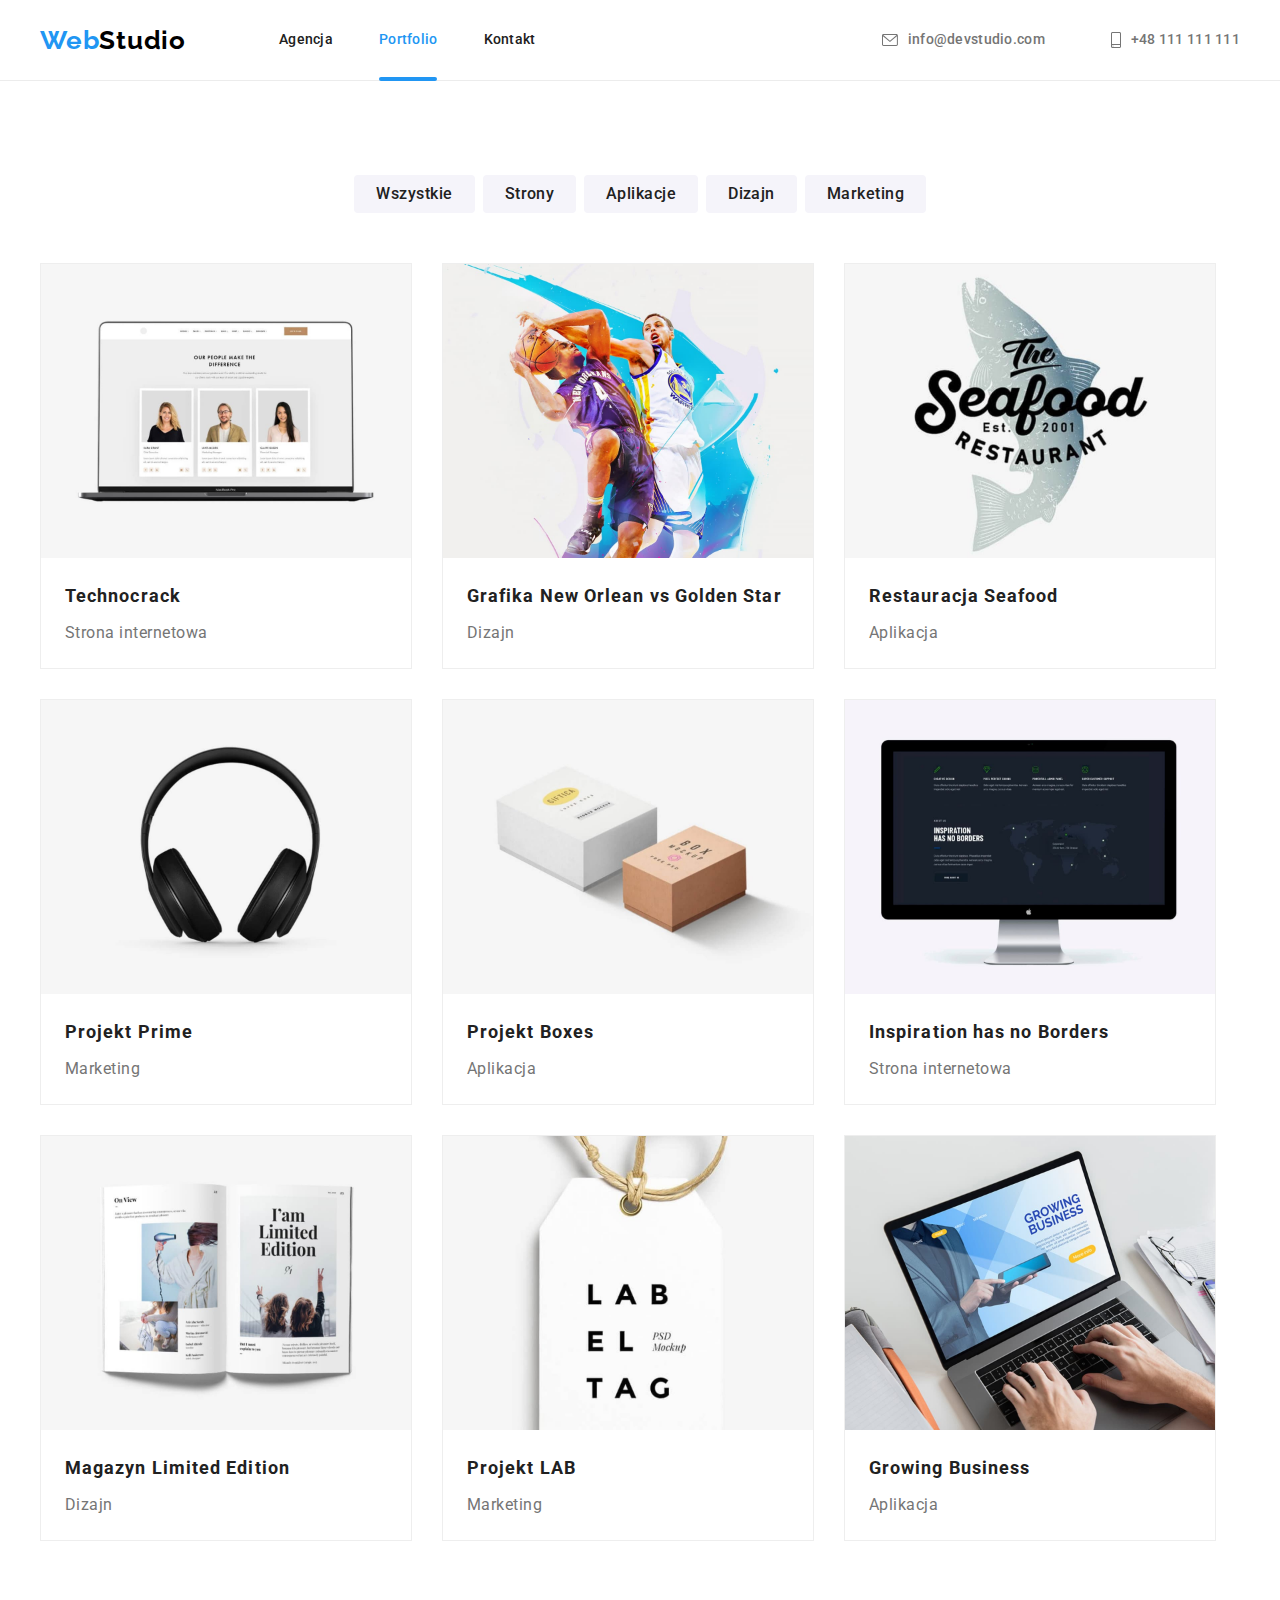
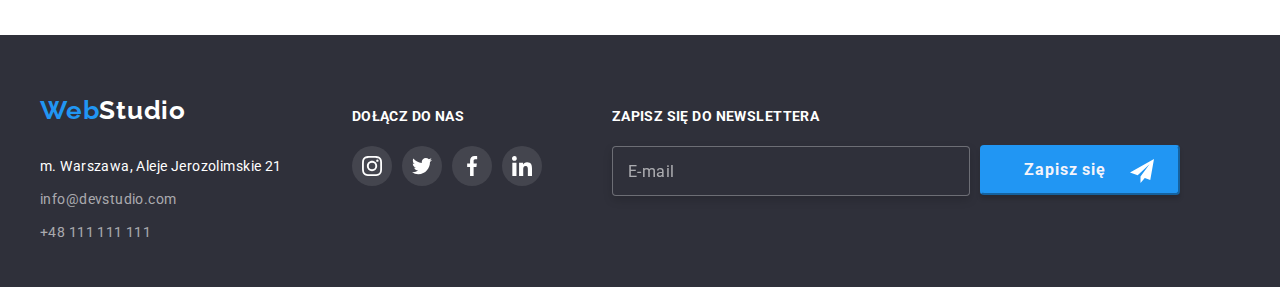
==== commit 6e04cf76: "1" ====
--- a/portfolio.html
+++ b/portfolio.html
@@ -27,7 +27,9 @@
                 <a href="index.html" class="menu__item">Agencja </a>
               </li>
               <li>
-                <a href="portfolio.html" class="menu__item menu__item--active blue-line-portfolio"
+                <a
+                  href="portfolio.html"
+                  class="menu__item menu__item--active blue-line-portfolio"
                   >Portfolio</a
                 >
               </li>
@@ -225,7 +227,6 @@
                   <span class="logo--color-footer">Studio</span>
                 </a>
               </div>
-
               <address>
                 <ul class="address">
                   <li class="address__item address__item--color">
@@ -244,6 +245,7 @@
                 </ul>
               </address>
             </div>
+
             <div class="join-us-margin">
               <div>
                 <span class="join-us">DOŁĄCZ DO NAS</span>
@@ -274,6 +276,22 @@
                 </div>
               </div>
             </div>
+
+            <div class="join-us-margin">
+              <div>
+                <span class="join-us">Zapisz się do newslettera</span>
+                <div>
+                  <label>
+                    <textarea class="footer-textarea" placeholder="E-mail"></textarea>
+                  </label>
+                </div>
+              </div>
+            </div>
+            <div>
+              <div class="button-position">
+                <button type="submit" class="button-save">Zapisz się</button>
+              </div>
+            </div>
           </div>
         </div>
       </div>
--- a/css/styles.css
+++ b/css/styles.css
@@ -246,9 +246,15 @@
 }
 
 .button__item:focus,
-.button__item:hover {
+.button__item:hover,
+.button-send:hover,
+.button-send:focus,
+.button-save:hover {
   background: var(--button-color);
   color: var(--blue);
+  border-color: #2196f3;
+  border: double;
+  transition: cubic-bezier(0.4, 0, 0.2, 1) 250ms;
 }
 
 .article--flex {
@@ -688,6 +694,18 @@
     0px 2px 1px rgba(0, 0, 0, 0.2);
 }
 
+.modal-heading {
+  font-family: Roboto;
+  font-size: 20px;
+  font-weight: 700;
+  line-height: 23px;
+  letter-spacing: 0.03em;
+  text-align: center;
+  color: #212121;
+  margin-top: 2px;
+  margin-bottom: 12px;
+}
+
 .close {
   position: absolute;
   height: 18px;
@@ -721,3 +739,204 @@
   pointer-events: none;
   transition: cubic-bezier(0.4, 0, 0.2, 1) 250ms;
 }
+
+.border-style {
+  outline: none;
+  border: 1px solid rgba(33, 33, 33, 0.2);
+}
+
+form {
+  position: relative;
+  padding-left: 40px;
+  padding-right: 40px;
+}
+
+label {
+  position: relative;
+  display: block;
+  padding-top: 10px;
+  font-family: 'Roboto';
+  font-size: 12px;
+  font-weight: 400;
+  line-height: 19px;
+  letter-spacing: 0.01em;
+  text-align: left;
+}
+
+input {
+  position: relative;
+  width: 448px;
+  height: 40px;
+  border-radius: 4px;
+  background: none;
+  border-radius: 4px;
+  border: 1px solid var(--blackho);
+  padding-left: 42px;
+}
+
+label:focus-within svg {
+  fill: var(--blue);
+}
+
+input:focus,
+textarea:focus {
+  transition: cubic-bezier(0.4, 0, 0.2, 1) 250ms;
+  border-color: var(--blue);
+  outline: none;
+}
+
+.position-svg {
+  position: absolute;
+  display: flex;
+  top: 40px;
+  left: 15px;
+}
+
+.footer-textarea {
+  margin-top: 10px;
+  padding-left: 15px;
+  padding-top: 15px;
+  width: 358px;
+  height: 50px;
+  border: 1px solid rgba(255, 255, 255, 0.3);
+  filter: drop-shadow(0px 4px 4px rgba(0, 0, 0, 0.15));
+  border-radius: 4px;
+  resize: none;
+  background: #2f303a;
+}
+
+.modal-textarea {
+  padding-left: 15px;
+  padding-top: 12px;
+  position: relative;
+  width: 448px;
+  height: 120px;
+  border: 1px solid rgba(33, 33, 33, 0.2);
+  border-radius: 4px;
+  resize: none;
+}
+
+.modal-textarea::placeholder {
+  color: rgba(117, 117, 117, 0.5);
+}
+
+.footer-textarea::placeholder {
+  font-family: 'Roboto';
+  font-style: normal;
+  font-weight: 400;
+  font-size: 16px;
+  line-height: 20px;
+  letter-spacing: 0.03em;
+  color: rgba(255, 255, 255, 0.6);
+}
+
+.heading__image {
+  position: relative;
+}
+.what-we-do {
+  position: absolute;
+  font-weight: 700;
+  font-size: 14px;
+  line-height: 1.142857143;
+  text-align: center;
+  letter-spacing: 0.03em;
+  text-transform: uppercase;
+  padding: 30px 0px;
+  bottom: 0;
+  width: 100%;
+  background: rgba(47, 48, 58, 0.8);
+  color: var(--white);
+}
+
+.inline {
+  display: inline-block;
+  text-decoration: underline;
+  color: var(--blue);
+  cursor: pointer;
+}
+
+input:checked::before {
+  background-color: var(--blue);
+  border: 1px solid var(--blue);
+  background-image: url("data:image/svg+xml,%3Csvg width='16' height='15' fill='none' xmlns='http://www.w3.org/2000/svg'%3E%3Crect width='16' height='15' rx='2' fill='%232196F3'/%3E%3Cpath d='m3.957 7.752-.069-.066-.069.065-.888.842-.076.072.076.073 3.496 3.334.069.066.069-.066 7.504-7.158.076-.073-.076-.072-.882-.841-.069-.066-.069.066-6.553 6.246-2.539-2.422Z' fill='%23fff' stroke='%23fff' stroke-width='.2'/%3E%3C/svg%3E");
+  background-repeat: none;
+  background-position: center;
+  background-size: cover;
+}
+
+.check-box::before {
+  display: block;
+  position: absolute;
+  content: '';
+  width: 15px;
+  height: 15px;
+  border: 1px solid black;
+  border-radius: 1px;
+  background-color: var(--white);
+}
+
+.check-box {
+  display: flex;
+  position: absolute;
+  height: 10px;
+  width: 15px;
+  margin-top: 10px;
+  margin-left: 15px;
+}
+
+.margin {
+  margin-top: 10px;
+  margin-left: 39px;
+}
+
+.button-send {
+  width: 200px;
+  height: 50px;
+  color: var(--white);
+  font-family: 'Roboto';
+  font-size: 16px;
+  font-weight: 700;
+  line-height: 30px;
+  letter-spacing: 0.06em;
+  text-align: center;
+  background: var(--blue);
+  box-shadow: 0px 4px 4px rgba(0, 0, 0, 0.15);
+  border-radius: 4px;
+  border: none;
+  cursor: pointer;
+  margin-top: 30px;
+  margin-left: 164px;
+  margin-right: 164px;
+}
+
+.inline:hover {
+  transition: cubic-bezier(0.4, 0, 0.2, 1) 250ms;
+  font-style: italic;
+}
+
+.button-save {
+  background: var(--blue);
+  box-shadow: 0px 4px 4px rgba(0, 0, 0, 0.15);
+  border-radius: 4px;
+  width: 200px;
+  height: 50px;
+  color: var(--button-color);
+  border-color: var(--blue);
+  cursor: pointer;
+  font-family: 'Roboto';
+  font-size: 16px;
+  font-weight: 700;
+  line-height: 30px;
+  letter-spacing: 0.06em;
+  text-align: left;
+  padding-left: 42px;
+  background-image: url("data:image/svg+xml,%3Csvg width='24' height='24' viewBox='0 0 24 24' fill='none' xmlns='http://www.w3.org/2000/svg'%3E%3Cpath d='M24 0L0 13.5L7.66994 16.3407L19.5 5.25002L10.5017 17.3896L10.509 17.3923L10.5 17.3896V24.0001L14.8013 18.982L20.2501 21.0001L24 0Z' fill='white'/%3E%3C/svg%3E%0A");
+  background-repeat: no-repeat;
+  background-position-x: 148px;
+  background-position-y: 12px;
+}
+
+.button-position {
+  margin-top: 50px;
+  margin-left: -60px;
+}
